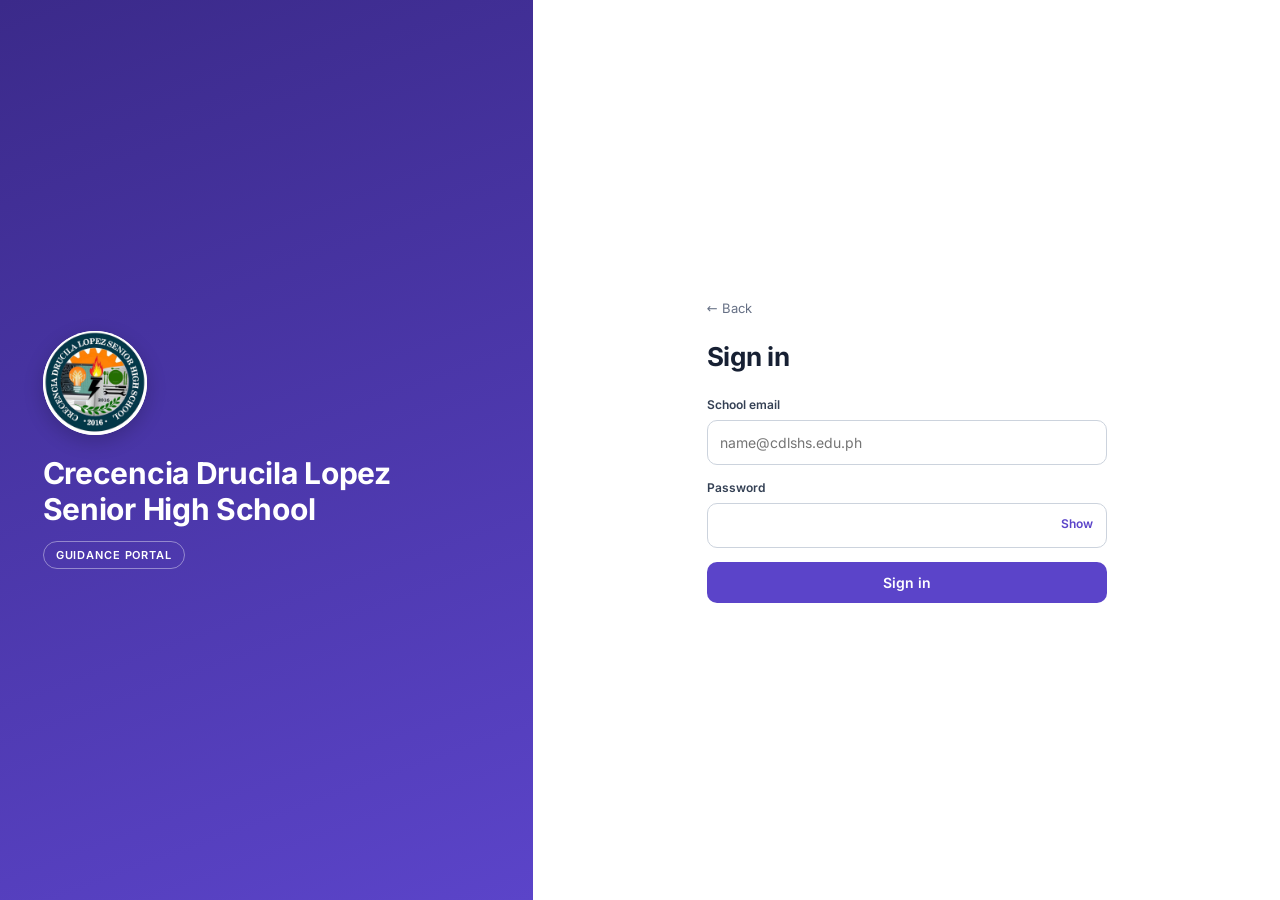
==== guidance.html @ 657589c4 "Add files via upload" ====
<!doctype html>
<html lang="en">
  <head>
    <meta charset="UTF-8" />
    <meta name="viewport" content="width=device-width,initial-scale=1" />
    <title>Guidance Portal | CDL-SHS</title>
    <link rel="icon" href="logo.png" /><link rel="stylesheet" href="styles.css" />
  </head>
  <body data-portal="guidance">
    <section id="loginPage" class="auth">
      <div class="auth-side">
        <div class="school-mark"><img src="logo.png" alt="Crecencia Drucila Lopez Senior High School logo"></div>
        <h1>Crecencia Drucila Lopez Senior High School</h1>
        <span class="auth-badge">Guidance Portal</span>
      </div>
      <div class="auth-main">
        <div class="auth-card">
          <a class="back-link" href="index.html">&larr; Back</a>
          <h2 id="authHeading">Sign in</h2>
          <form id="loginForm" novalidate>
            <div class="field">
              <label for="email">School email</label
              ><input
                id="email"
                type="email"
                placeholder="name@cdlshs.edu.ph"
                autocomplete="username"
                required
              />
            </div>
            <div class="field">
              <label for="password">Password</label>
              <div class="password-wrap">
                <input
                  id="password"
                  type="password"
                  autocomplete="current-password"
                  required
                /><button type="button" id="showPassword" class="show-pass">
                  Show
                </button>
              </div>
            </div>
            <div id="loginMessage" class="message"></div>
            <button id="loginButton" class="btn btn-primary full">
              Sign in
            </button>
          </form>
        </div>
      </div>
    </section>
    <section id="appPage" class="app hidden">
      <aside class="sidebar">
        <div class="side-brand">
          <div class="mini-mark"><img src="logo.png" alt="CDL-SHS logo"></div>
          <div><strong>CDL-SHS</strong><small>GUIDANCE PORTAL</small></div>
        </div>
        <nav class="side-nav">
          <button class="nav-btn" data-view="guidanceHome">
            <svg viewBox="0 0 24 24" aria-hidden="true">
              <path
                d="M3 11l9-8 9 8v10a1 1 0 0 1-1 1h-5v-7H9v7H4a1 1 0 0 1-1-1z"
              /></svg
            ><span>Dashboard</span></button
          ><button class="nav-btn" data-view="caseRecords">
            <svg viewBox="0 0 24 24" aria-hidden="true">
              <path
                d="M3 7a2 2 0 0 1 2-2h4l2 2h8a2 2 0 0 1 2 2v8a2 2 0 0 1-2 2H5a2 2 0 0 1-2-2z"
              /></svg
            ><span>All Cases</span></button
          ><button class="nav-btn" id="exportNav">
            <svg viewBox="0 0 24 24" aria-hidden="true">
              <path d="M12 3v12m0 0l-4-4m4 4l4-4M4 21h16" /></svg
            ><span>Export PDF</span></button
          ><button class="nav-btn" data-view="settings">
            <svg viewBox="0 0 24 24" aria-hidden="true">
              <path d="M4 6h10M18 6h2M4 12h2M10 12h10M4 18h12M20 18h0" />
              <circle cx="16" cy="6" r="2" />
              <circle cx="8" cy="12" r="2" />
              <circle cx="18" cy="18" r="2" /></svg
            ><span>Settings</span>
          </button>
        </nav>
      </aside>
      <main class="main">
        <div class="topbar">
          <div class="welcome">
            <h2 id="welcomeTitle"></h2>
            <p id="todayText"></p>
          </div>
          <div class="top-actions">
            <div class="user-chip">
              <div id="avatar" class="avatar"></div>
              <div>
                <strong id="currentUser"></strong
                ><small id="currentRole"></small>
              </div>
            </div>
            <button id="logoutBtn" class="btn btn-soft btn-sm">Sign out</button>
          </div>
        </div>
        <div id="guidanceHome" class="app-view hidden">
          <div class="banner"><h3>Guidance Dashboard</h3></div>
          <div id="guidanceStats" class="stats"></div>
          <div class="dash-grid">
            <div class="card">
              <h4>Pending Cases</h4>
              <div id="pendingQueue"></div>
            </div>
            <div class="card">
              <h4>Records by Category</h4>
              <div id="categorySummary"></div>
            </div>
          </div>
        </div>
        <div id="caseRecords" class="app-view hidden">
          <div class="view-title">
            <h3>All Cases</h3>
            <button id="exportTop" class="btn btn-primary">Export PDF</button>
          </div>
          <div class="card">
            <div class="toolbar">
              <div class="field">
                <label for="search">Search records</label
                ><input
                  id="search"
                  placeholder="Student ID, name, section, or category"
                />
              </div>
              <div class="field">
                <label for="statusFilter">Review status</label
                ><select id="statusFilter">
                  <option value="all">All statuses</option>
                  <option>Pending Review</option>
                  <option>Reviewed</option>
                </select>
              </div>
            </div>
            <div id="guidanceTable"></div>
          </div>
        </div>
        <div id="settings" class="app-view hidden">
          <div class="view-title"><h3>Settings</h3></div>
          <div class="grid-2">
            <div class="card">
              <h4>Profile</h4>
              <div class="profile-row">
                <div id="settingsAvatar" class="avatar avatar-lg"></div>
                <div>
                  <div class="form-actions" style="margin: 0">
                    <label for="avatarInput" class="btn btn-primary btn-sm"
                      >Change photo</label
                    ><input
                      id="avatarInput"
                      type="file"
                      accept="image/*"
                      class="visually-hidden"
                    /><button
                      id="removeAvatar"
                      type="button"
                      class="btn btn-soft btn-sm"
                    >
                      Remove
                    </button>
                  </div>
                  <small class="hint">A square image works best.</small>
                </div>
              </div>
              <div class="field">
                <label for="displayName">Full name</label
                ><input id="displayName" maxlength="60" />
              </div>
              <button
                id="saveName"
                type="button"
                class="btn btn-primary btn-sm"
              >
                Save name
              </button>
              <div id="profileMessage" class="message"></div>
            </div>
            <div class="card">
              <h4>Account information</h4>
              <dl id="infoList" class="info-list"></dl>
            </div>
          </div>
          <div class="card">
            <h4>Security</h4>
            <div class="field" style="max-width: 320px">
              <label for="timeoutSelect"
                >Sign out automatically after inactivity</label
              ><select id="timeoutSelect">
                <option value="5">5 minutes</option>
                <option value="10">10 minutes</option>
                <option value="15">15 minutes</option>
                <option value="30">30 minutes</option>
                <option value="60">60 minutes</option>
              </select>
            </div>
            <small class="hint"
              >Switching to another tab or app does not sign you out. Only time
              spent inactive on this page counts.</small
            >
          </div>
          <div class="card">
            <h4>Create account</h4>
            <form id="accountForm" novalidate>
              <div class="grid-2">
                <div class="field">
                  <label for="acName">Full name</label
                  ><input id="acName" maxlength="60" />
                </div>
                <div class="field">
                  <label for="acEmail">School email</label
                  ><input
                    id="acEmail"
                    type="email"
                    placeholder="name@cdlshs.edu.ph"
                  />
                </div>
                <div class="field">
                  <label for="acPassword">Temporary password</label
                  ><input
                    id="acPassword"
                    type="password"
                    autocomplete="new-password"
                  />
                </div>
                <div class="field">
                  <label for="acRole">Account type</label
                  ><select id="acRole">
                    <option value="teacher">Teacher</option>
                    <option value="guidance">Guidance Admin</option>
                  </select>
                </div>
              </div>
              <div id="accountMessage" class="message"></div>
              <button class="btn btn-primary">Create account</button>
            </form>
          </div>
          <div class="card">
            <h4>All accounts</h4>
            <div id="accountTable"></div>
          </div>
        </div>
      </main>
      <div id="idleWarn" class="idle-warn hidden" role="alert">
        <span>Signing out in <b id="idleSecs">60</b>s due to inactivity.</span
        ><button id="stayBtn" class="btn btn-primary btn-sm">
          Stay signed in
        </button>
      </div>
    </section>
    <script src="lib/jspdf.umd.min.js"></script>
    <script src="lib/jspdf.plugin.autotable.min.js"></script>
    <script src="store.js"></script>
    <script src="ui.js"></script>
    <script src="pages.js"></script>
    <script src="app.js"></script>
  </body>
</html>
---- styles.css ----
@font-face {
  font-family: "Inter";
  src: url("fonts/inter-latin-wght-normal.woff2") format("woff2");
  font-weight: 100 900;
  font-display: swap;
}
:root {
  --navy: #12345b;
  --blue: #1d5d91;
  --gold: #f2b84b;
  --bg: #f3f6fb;
  --ink: #172033;
  --muted: #667085;
  --line: #e5e9f0;
  --green: #16805a;
  --red: #b42318;
  --accent: #1d5d91;
  --accent-dark: #12345b;
}
body[data-portal="guidance"] {
  --accent: #5b44c9;
  --accent-dark: #3b2a8a;
}
* {
  box-sizing: border-box;
}
body {
  margin: 0;
  font-family: "Inter", system-ui, "Segoe UI", Arial, sans-serif;
  font-size: 14px;
  line-height: 1.5;
  background: var(--bg);
  color: var(--ink);
  -webkit-font-smoothing: antialiased;
}
h1,
h2,
h3,
h4 {
  letter-spacing: -0.01em;
}
button,
input,
select,
textarea {
  font: inherit;
}
button {
  cursor: pointer;
}
a {
  color: var(--accent);
}
.hidden {
  display: none !important;
}
.visually-hidden {
  position: absolute;
  width: 1px;
  height: 1px;
  overflow: hidden;
  clip: rect(0 0 0 0);
  white-space: nowrap;
}
.hint {
  display: block;
  color: var(--muted);
  font-size: 12px;
  margin-top: 6px;
}

/* Buttons and forms */
.btn {
  border: 0;
  border-radius: 10px;
  padding: 10px 16px;
  font-weight: 600;
  display: inline-block;
  text-align: center;
  transition:
    transform 0.15s,
    background 0.15s;
}
.btn:hover {
  transform: translateY(-1px);
}
.btn-primary {
  background: var(--accent);
  color: #fff;
}
.btn-soft {
  background: #edf2f7;
  color: var(--navy);
}
.btn-danger {
  background: #ffebe9;
  color: var(--red);
}
.btn-sm {
  padding: 7px 11px;
  font-size: 12px;
}
.full {
  width: 100%;
}
.link-btn {
  border: 0;
  background: none;
  color: var(--accent);
  font-weight: 600;
  padding: 0;
}
.field {
  margin: 14px 0;
}
.field label {
  display: block;
  font-size: 12px;
  font-weight: 600;
  margin-bottom: 6px;
  color: #344054;
}
.field input,
.field select,
.field textarea {
  width: 100%;
  border: 1px solid #ccd3dd;
  border-radius: 10px;
  padding: 11px 12px;
  background: #fff;
  color: var(--ink);
}
.field input:focus,
.field select:focus,
.field textarea:focus,
.lookup-row input:focus {
  outline: 3px solid #84caff45;
  border-color: var(--accent);
}
.password-wrap {
  position: relative;
}
.password-wrap input {
  padding-right: 64px;
}
.show-pass {
  position: absolute;
  right: 8px;
  top: 6px;
  border: 0;
  background: none;
  color: var(--accent);
  font-size: 12px;
  font-weight: 600;
  padding: 6px;
}
.message {
  display: none;
  padding: 10px 12px;
  border-radius: 9px;
  font-size: 13px;
  margin: 12px 0;
}
.message.error {
  display: block;
  background: #ffebe9;
  color: var(--red);
}
.message.success {
  display: block;
  background: #e3f8ed;
  color: var(--green);
}
.form-actions {
  display: flex;
  gap: 8px;
  margin-top: 14px;
  flex-wrap: wrap;
  align-items: center;
}

/* Portal chooser */
.chooser {
  min-height: 100vh;
  display: grid;
  place-items: center;
  padding: 24px;
  background: linear-gradient(160deg, #12345b, #1d5d91);
}
.chooser-card {
  background: #fff;
  border-radius: 20px;
  padding: 40px;
  max-width: 460px;
  width: 100%;
  text-align: center;
  box-shadow: 0 24px 60px #0003;
}
.chooser-card h1 {
  font-size: 24px;
  margin: 20px 0 4px;
}
.chooser-card p {
  margin: 0 0 26px;
  color: var(--muted);
}
.portal-links {
  display: grid;
  gap: 12px;
}
.portal-link {
  display: block;
  padding: 16px;
  border: 2px solid var(--line);
  border-radius: 14px;
  text-decoration: none;
  color: var(--ink);
  text-align: left;
  transition: 0.2s;
}
.portal-link:hover {
  border-color: #1d5d91;
  transform: translateY(-2px);
}
.portal-link.guidance:hover {
  border-color: #5b44c9;
}
.portal-link strong {
  display: block;
}
.portal-link span {
  color: var(--muted);
  font-size: 13px;
}

/* Login */
.auth {
  min-height: 100vh;
  display: grid;
  grid-template-columns: 5fr 7fr;
  background: #fff;
}
.auth-side {
  background: linear-gradient(160deg, var(--accent-dark), var(--accent));
  color: #fff;
  padding: 48px 8%;
  display: flex;
  flex-direction: column;
  justify-content: center;
  gap: 14px;
}
.auth-side h1 {
  font-size: 30px;
  line-height: 1.2;
  margin: 6px 0 0;
  max-width: 420px;
}
.auth-badge {
  align-self: flex-start;
  padding: 5px 12px;
  border: 1px solid #ffffff66;
  border-radius: 99px;
  font-size: 11px;
  font-weight: 600;
  letter-spacing: 0.08em;
  text-transform: uppercase;
}
.school-mark {
  width: 104px;
  height: 104px;
  border-radius: 50%;
  overflow: hidden;
  background: #fff;
  margin: 0 auto;
  box-shadow: 0 6px 20px #0003;
}
.auth-side .school-mark {
  margin: 0;
}
.auth-main {
  display: flex;
  align-items: center;
  justify-content: center;
  padding: 32px;
}
.auth-card {
  width: 100%;
  max-width: 400px;
}
.auth-card h2 {
  font-size: 26px;
  margin: 18px 0 20px;
}
.back-link {
  font-size: 13px;
  text-decoration: none;
  color: var(--muted);
}
.back-link:hover {
  color: var(--accent);
}
.auth-switch {
  margin-top: 20px;
  color: var(--muted);
  font-size: 13px;
}

/* App shell */
.app {
  min-height: 100vh;
  display: grid;
  grid-template-columns: 240px 1fr;
}
.sidebar {
  position: fixed;
  inset: 0 auto 0 0;
  width: 240px;
  background: var(--accent-dark);
  color: #fff;
  padding: 22px 14px;
  z-index: 20;
}
.side-brand {
  display: flex;
  gap: 12px;
  align-items: center;
  padding: 0 8px 20px;
  border-bottom: 1px solid #ffffff22;
}
.mini-mark {
  min-width: 46px;
  height: 46px;
  border-radius: 50%;
  overflow: hidden;
  background: #fff;
}
.school-mark img,
.mini-mark img {
  display: block;
  width: 100%;
  height: 100%;
  object-fit: cover;
}
.side-brand strong,
.side-brand small {
  display: block;
}
.side-brand small {
  font-size: 10px;
  letter-spacing: 0.06em;
  color: #ffffffb3;
}
.side-nav {
  margin-top: 16px;
  display: flex;
  flex-direction: column;
  gap: 3px;
}
.nav-btn {
  display: flex;
  align-items: center;
  gap: 12px;
  width: 100%;
  border: 0;
  background: none;
  color: #ffffffcc;
  text-align: left;
  padding: 11px 12px;
  border-radius: 9px;
  font-weight: 500;
}
.nav-btn svg {
  width: 18px;
  height: 18px;
  flex: none;
  fill: none;
  stroke: currentColor;
  stroke-width: 2;
  stroke-linecap: round;
  stroke-linejoin: round;
}
.nav-btn:hover,
.nav-btn.active {
  background: #ffffff1f;
  color: #fff;
}
.main {
  grid-column: 2;
  padding: 0 30px 45px;
  min-width: 0;
}
.topbar {
  min-height: 76px;
  display: flex;
  align-items: center;
  justify-content: space-between;
  gap: 12px;
  border-bottom: 1px solid var(--line);
  margin-bottom: 24px;
}
.welcome h2 {
  margin: 0;
  font-size: 20px;
}
.welcome p {
  margin: 2px 0 0;
  color: var(--muted);
  font-size: 12px;
}
.top-actions {
  display: flex;
  align-items: center;
  gap: 10px;
}
.user-chip {
  display: flex;
  align-items: center;
  gap: 10px;
  background: #fff;
  padding: 7px 12px;
  border: 1px solid var(--line);
  border-radius: 12px;
}
.user-chip strong,
.user-chip small {
  display: block;
  line-height: 1.3;
}
.user-chip small {
  color: var(--muted);
  font-size: 11px;
}
.avatar {
  width: 36px;
  height: 36px;
  flex: none;
  border-radius: 50%;
  display: grid;
  place-items: center;
  background: var(--accent) center/cover no-repeat;
  color: #fff;
  font-weight: 700;
  font-size: 13px;
}
.avatar-lg {
  width: 84px;
  height: 84px;
  font-size: 26px;
}
.view-title {
  display: flex;
  justify-content: space-between;
  gap: 16px;
  align-items: center;
  margin-bottom: 18px;
}
.view-title h3 {
  margin: 0;
  color: var(--accent-dark);
  font-size: 24px;
}
.app-view:not(.hidden) {
  animation: viewIn 0.35s ease;
}
@keyframes viewIn {
  from {
    opacity: 0;
    transform: translateY(10px);
  }
  to {
    opacity: 1;
    transform: none;
  }
}

/* Content */
.banner {
  background: linear-gradient(120deg, var(--accent-dark), var(--accent));
  color: #fff;
  border-radius: 16px;
  padding: 22px 24px;
  margin-bottom: 20px;
}
.banner h3 {
  margin: 0;
  font-size: 20px;
}
.stats {
  display: grid;
  grid-template-columns: repeat(4, 1fr);
  gap: 14px;
  margin-bottom: 20px;
}
.stat {
  background: #fff;
  border: 1px solid var(--line);
  border-radius: 14px;
  padding: 18px;
}
.stat span {
  color: var(--muted);
  font-size: 12px;
}
.stat strong {
  display: block;
  font-size: 28px;
  color: var(--accent-dark);
  margin-top: 6px;
}
.card {
  background: #fff;
  border: 1px solid var(--line);
  border-radius: 15px;
  padding: 20px;
  margin-bottom: 18px;
}
.card h4 {
  color: var(--accent-dark);
  margin: 0 0 14px;
  font-size: 16px;
}
.grid-2 {
  display: grid;
  grid-template-columns: 1fr 1fr;
  gap: 14px;
}
.grid-3 {
  display: grid;
  grid-template-columns: repeat(3, 1fr);
  gap: 14px;
}
.toolbar {
  display: flex;
  gap: 10px;
  flex-wrap: wrap;
  margin-bottom: 12px;
}
.toolbar .field {
  margin: 0;
  min-width: 160px;
  flex: 1;
}
.privacy {
  background: #eef6fc;
  border-left: 4px solid var(--accent);
  padding: 10px 12px;
  border-radius: 8px;
  color: #38556e;
  font-size: 12px;
  margin-bottom: 14px;
}
.lookup-row {
  display: flex;
  gap: 9px;
}
.lookup-row input {
  flex: 1;
  border: 1px solid #c8d2df;
  border-radius: 10px;
  padding: 11px 12px;
}
.lookup-result {
  display: none;
  margin-top: 14px;
  border-radius: 12px;
  padding: 14px;
}
.lookup-result.found {
  display: block;
  background: #e8f8f0;
  border: 1px solid #a9e5ca;
  color: #125f43;
}
.lookup-result.none {
  display: block;
  background: #fff5e5;
  border: 1px solid #f3d397;
  color: #795414;
}
.record-chips {
  display: flex;
  gap: 7px;
  flex-wrap: wrap;
  margin-top: 9px;
}
.record-chip {
  background: #fff;
  border: 1px solid currentColor;
  border-radius: 99px;
  padding: 4px 9px;
  font-size: 11px;
}
.table-wrap {
  overflow: auto;
}
table {
  border-collapse: collapse;
  width: 100%;
  font-size: 12px;
}
th {
  background: #f7f9fc;
  color: #475467;
  text-transform: uppercase;
  font-size: 10px;
  letter-spacing: 0.04em;
}
th,
td {
  padding: 11px;
  border-bottom: 1px solid var(--line);
  text-align: left;
  vertical-align: top;
}
td {
  white-space: pre-wrap;
  overflow-wrap: break-word;
  min-width: 90px;
}
td[data-label="Date"],
td[data-label="Status"],
td[data-label="Controls"] {
  white-space: nowrap;
  min-width: 0;
}
td[data-label="Observation"] {
  min-width: 180px;
}
.actions .btn {
  white-space: nowrap;
  word-break: normal;
}
.dash-grid {
  display: grid;
  grid-template-columns: minmax(0, 2fr) minmax(0, 1fr);
  gap: 14px;
  align-items: start;
}
@media (max-width: 1100px) {
  .dash-grid {
    grid-template-columns: minmax(0, 1fr);
  }
}
.badge {
  display: inline-block;
  border-radius: 99px;
  padding: 4px 9px;
  font-weight: 600;
  white-space: nowrap;
}
.pending {
  background: #fff2cd;
  color: #865d00;
}
.reviewed {
  background: #ddf7e9;
  color: #16704f;
}
.active-b {
  background: #ddf7e9;
  color: #16704f;
}
.inactive-b {
  background: #ffebe9;
  color: var(--red);
}
.actions {
  display: flex;
  gap: 5px;
}
.empty {
  text-align: center;
  padding: 32px;
  color: var(--muted);
}
.summary-row {
  display: flex;
  justify-content: space-between;
  padding: 11px 0;
  border-bottom: 1px solid var(--line);
}
.profile-row {
  display: flex;
  gap: 18px;
  align-items: center;
  margin-bottom: 8px;
}
.info-list {
  margin: 0;
}
.info-list div {
  display: flex;
  justify-content: space-between;
  gap: 16px;
  padding: 10px 0;
  border-bottom: 1px solid var(--line);
}
.info-list dt {
  color: var(--muted);
}
.info-list dd {
  margin: 0;
  font-weight: 600;
  text-align: right;
  word-break: break-word;
}
.idle-warn {
  position: fixed;
  left: 50%;
  bottom: 24px;
  transform: translateX(-50%);
  z-index: 50;
  background: #172033;
  color: #fff;
  padding: 14px 18px;
  border-radius: 12px;
  display: flex;
  gap: 16px;
  align-items: center;
  box-shadow: 0 12px 30px #0005;
  max-width: calc(100% - 24px);
}

/* Tablet and mobile */
@media (max-width: 900px) {
  .stats {
    grid-template-columns: 1fr 1fr;
  }
  .grid-3 {
    grid-template-columns: 1fr 1fr;
  }
}
@media (max-width: 800px) {
  .auth {
    grid-template-columns: 1fr;
  }
  .auth-side {
    padding: 28px 24px;
    gap: 10px;
  }
  .auth-side h1 {
    font-size: 22px;
  }
  .auth-main {
    padding: 24px 20px;
    align-items: flex-start;
  }
  .app {
    display: block;
  }
  .sidebar {
    inset: auto 0 0 0;
    width: 100%;
    height: 64px;
    padding: 0 4px;
    box-shadow: 0 -4px 16px #0003;
  }
  .side-brand {
    display: none;
  }
  .side-nav {
    margin: 0;
    height: 100%;
    flex-direction: row;
    gap: 0;
  }
  .nav-btn {
    flex: 1;
    flex-direction: column;
    justify-content: center;
    gap: 3px;
    padding: 6px 2px;
    font-size: 10px;
    text-align: center;
  }
  .main {
    padding: 0 14px 90px;
  }
  .topbar {
    min-height: 64px;
  }
  .welcome p,
  .user-chip > div:last-child {
    display: none;
  }
  .user-chip {
    padding: 4px;
  }
  .idle-warn {
    bottom: 76px;
  }
}
@media (max-width: 600px) {
  .grid-2,
  .grid-3,
  .stats {
    grid-template-columns: 1fr;
  }
  .view-title {
    flex-direction: column;
    align-items: flex-start;
  }
  .lookup-row {
    flex-direction: column;
  }
  .profile-row {
    flex-direction: column;
    align-items: flex-start;
  }
  .table-wrap thead {
    display: none;
  }
  .table-wrap table,
  .table-wrap tbody,
  .table-wrap tr,
  .table-wrap td {
    display: block;
    width: 100%;
  }
  .table-wrap tr {
    border: 1px solid var(--line);
    border-radius: 12px;
    margin-bottom: 10px;
    padding: 6px 12px;
  }
  .table-wrap td {
    display: flex;
    justify-content: space-between;
    gap: 14px;
    border: 0;
    padding: 7px 0;
    text-align: right;
  }
  .table-wrap td:before {
    content: attr(data-label);
    color: var(--muted);
    font-weight: 600;
    text-align: left;
    flex: none;
  }
}
@media (prefers-reduced-motion: reduce) {
  * {
    animation: none !important;
    transition: none !important;
  }
}
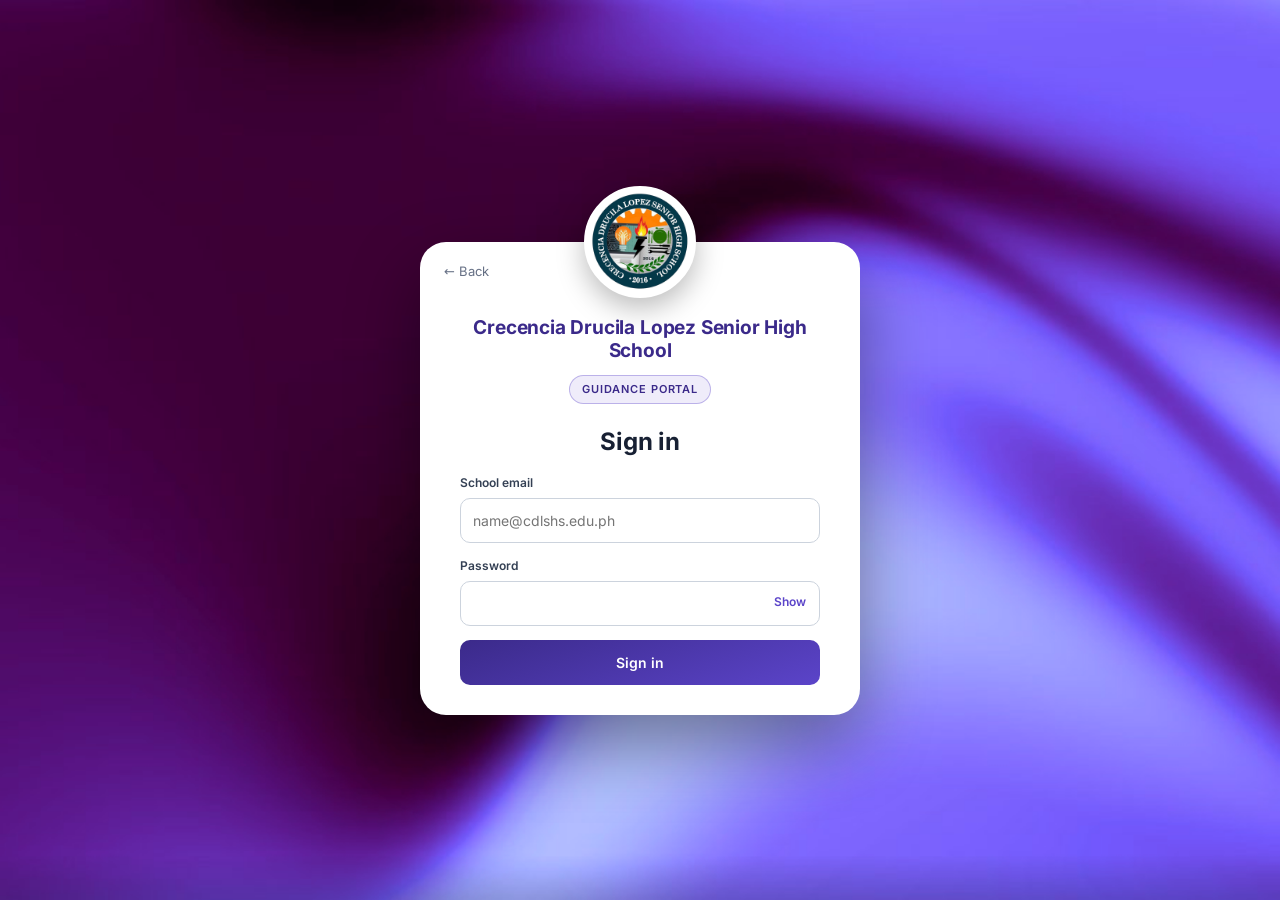
==== commit d9cd1240: "Add files via upload" ====
--- a/guidance.html
+++ b/guidance.html
@@ -7,16 +7,13 @@
     <link rel="icon" href="logo.png" /><link rel="stylesheet" href="styles.css" />
   </head>
   <body data-portal="guidance">
-    <section id="loginPage" class="auth">
-      <div class="auth-side">
+    <section id="loginPage" class="auth auth-center">
+      <div class="auth-card">
+        <a class="back-link" href="index.html">&larr; Back</a>
         <div class="school-mark"><img src="logo.png" alt="Crecencia Drucila Lopez Senior High School logo"></div>
-        <h1>Crecencia Drucila Lopez Senior High School</h1>
+        <h1 class="auth-school">Crecencia Drucila Lopez Senior High School</h1>
         <span class="auth-badge">Guidance Portal</span>
-      </div>
-      <div class="auth-main">
-        <div class="auth-card">
-          <a class="back-link" href="index.html">&larr; Back</a>
-          <h2 id="authHeading">Sign in</h2>
+        <h2 id="authHeading">Sign in</h2>
           <form id="loginForm" novalidate>
             <div class="field">
               <label for="email">School email</label
@@ -47,7 +44,6 @@
             </button>
           </form>
         </div>
-      </div>
     </section>
     <section id="appPage" class="app hidden">
       <aside class="sidebar">
@@ -124,7 +120,7 @@
                 <label for="search">Search records</label
                 ><input
                   id="search"
-                  placeholder="Student ID, name, section, or category"
+                  placeholder="LRN, name, section, or category"
                 />
               </div>
               <div class="field">
--- a/styles.css
+++ b/styles.css
@@ -184,53 +184,126 @@
   min-height: 100vh;
   display: grid;
   place-items: center;
-  padding: 24px;
-  background: linear-gradient(160deg, #12345b, #1d5d91);
+  padding: 90px 24px 40px;
+  background:
+    radial-gradient(circle at 15% 20%, #3b82c455, transparent 45%),
+    radial-gradient(circle at 85% 80%, #5b44c955, transparent 45%),
+    linear-gradient(160deg, #0f2c4d, #1d5d91);
+  overflow: hidden;
 }
 .chooser-card {
+  position: relative;
   background: #fff;
-  border-radius: 20px;
-  padding: 40px;
-  max-width: 460px;
+  border-radius: 26px;
+  padding: 74px 40px 40px;
+  max-width: 640px;
   width: 100%;
   text-align: center;
-  box-shadow: 0 24px 60px #0003;
+  box-shadow: 0 30px 70px #0006;
 }
 .chooser-card h1 {
-  font-size: 24px;
-  margin: 20px 0 4px;
-}
-.chooser-card p {
-  margin: 0 0 26px;
+  font-size: 26px;
+  margin: 0 0 4px;
+  color: var(--navy);
+}
+.chooser-card > p {
+  margin: 0 0 28px;
   color: var(--muted);
 }
 .portal-links {
   display: grid;
-  gap: 12px;
+  grid-template-columns: 1fr 1fr;
+  gap: 18px;
 }
 .portal-link {
-  display: block;
-  padding: 16px;
+  --pc: #1d5d91;
+  --pc2: #12345b;
+  display: flex;
+  flex-direction: column;
+  align-items: center;
+  gap: 4px;
+  padding: 28px 18px 22px;
   border: 2px solid var(--line);
-  border-radius: 14px;
+  border-radius: 20px;
   text-decoration: none;
   color: var(--ink);
-  text-align: left;
+  background: linear-gradient(180deg, #fff, #f7f9fc);
+  transition:
+    transform 0.2s,
+    box-shadow 0.2s,
+    border-color 0.2s,
+    background 0.2s,
+    color 0.2s;
+}
+.portal-link.guidance {
+  --pc: #5b44c9;
+  --pc2: #3b2a8a;
+}
+.portal-link:hover,
+.portal-link:focus-visible {
+  transform: translateY(-5px);
+  border-color: transparent;
+  background: linear-gradient(160deg, var(--pc2), var(--pc));
+  color: #fff;
+  box-shadow: 0 18px 36px color-mix(in srgb, var(--pc) 45%, transparent);
+  outline: none;
+}
+.pl-icon {
+  width: 60px;
+  height: 60px;
+  border-radius: 18px;
+  display: grid;
+  place-items: center;
+  margin-bottom: 10px;
+  background: color-mix(in srgb, var(--pc) 12%, #fff);
+  color: var(--pc);
   transition: 0.2s;
 }
-.portal-link:hover {
-  border-color: #1d5d91;
-  transform: translateY(-2px);
-}
-.portal-link.guidance:hover {
-  border-color: #5b44c9;
+.pl-icon svg {
+  width: 28px;
+  height: 28px;
+  fill: none;
+  stroke: currentColor;
+  stroke-width: 2;
+  stroke-linecap: round;
+  stroke-linejoin: round;
+}
+.portal-link:hover .pl-icon,
+.portal-link:focus-visible .pl-icon {
+  background: #ffffff2b;
+  color: #fff;
 }
 .portal-link strong {
-  display: block;
-}
-.portal-link span {
+  font-size: 17px;
+}
+.pl-sub {
   color: var(--muted);
   font-size: 13px;
+  transition: color 0.2s;
+}
+.pl-go {
+  margin-top: 14px;
+  font-size: 12px;
+  font-weight: 700;
+  color: var(--pc);
+  transition: color 0.2s;
+}
+.portal-link:hover .pl-sub,
+.portal-link:hover .pl-go,
+.portal-link:focus-visible .pl-sub,
+.portal-link:focus-visible .pl-go {
+  color: #ffffffdd;
+}
+.chooser-card .school-mark,
+.auth-center .school-mark {
+  position: absolute;
+  top: -56px;
+  left: 50%;
+  transform: translateX(-50%);
+  width: 112px;
+  height: 112px;
+  border: 6px solid #fff;
+  box-shadow: 0 10px 28px #0004;
 }
 
 /* Login */
@@ -845,3 +918,129 @@
     transition: none !important;
   }
 }
+
+/* form sections + See more */
+.form-section {
+  margin: 18px 0 10px;
+  font-size: 0.95rem;
+  color: var(--primary, #3b2a8a);
+  border-bottom: 1px solid rgba(0, 0, 0, 0.08);
+  padding-bottom: 6px;
+}
+.form-section:first-child {
+  margin-top: 0;
+}
+.field .hint {
+  display: block;
+  margin: 0 0 6px;
+}
+.see-more {
+  background: none;
+  border: 0;
+  padding: 0;
+  color: #3b2a8a;
+  font-weight: 600;
+  font-size: inherit;
+  cursor: pointer;
+  text-decoration: underline;
+}
+.more-full {
+  white-space: pre-wrap;
+}
+
+/* Centered sign-in */
+.auth.auth-center {
+  display: grid;
+  grid-template-columns: minmax(0, 1fr);
+  place-items: center;
+  padding: 96px 20px 40px;
+  background:
+    radial-gradient(circle at 12% 18%, color-mix(in srgb, var(--accent) 55%, transparent), transparent 45%),
+    radial-gradient(circle at 88% 85%, color-mix(in srgb, var(--accent-dark) 70%, transparent), transparent 50%),
+    linear-gradient(160deg, var(--accent-dark), var(--accent));
+  overflow: hidden;
+}
+.auth-center .auth-card {
+  position: relative;
+  max-width: 440px;
+  background: #fff;
+  border-radius: 26px;
+  width: 100%;
+  margin: 0 auto;
+  padding: 74px 40px 30px;
+  box-shadow: 0 30px 70px #0006;
+  text-align: center;
+}
+.auth-center .back-link {
+  position: absolute;
+  top: 20px;
+  left: 24px;
+}
+.auth-center .auth-school {
+  font-size: 19px;
+  line-height: 1.25;
+  margin: 0 0 12px;
+  color: var(--accent-dark);
+}
+.auth-center .auth-badge {
+  display: inline-block;
+  border-color: color-mix(in srgb, var(--accent) 35%, transparent);
+  background: color-mix(in srgb, var(--accent) 10%, #fff);
+  color: var(--accent-dark);
+}
+.auth-center .auth-card h2 {
+  margin: 20px 0 6px;
+  font-size: 24px;
+}
+.auth-center form {
+  text-align: left;
+}
+.auth-center .auth-switch {
+  text-align: center;
+}
+.auth-center .btn-primary {
+  background: linear-gradient(160deg, var(--accent-dark), var(--accent));
+  padding: 12px 16px;
+}
+@media (max-width: 600px) {
+  .portal-links {
+    grid-template-columns: 1fr;
+  }
+  .chooser-card,
+  .auth-center .auth-card {
+    padding-left: 22px;
+    padding-right: 22px;
+  }
+}
+
+/* Background image */
+.chooser,
+.auth.auth-center {
+  position: relative;
+  isolation: isolate;
+  background: #0a2a5e;
+}
+.chooser::before,
+.auth.auth-center::before {
+  content: "";
+  position: absolute;
+  inset: 0;
+  z-index: -2;
+  pointer-events: none;
+  background: url("bg.jpg") center / cover no-repeat;
+  filter: none;
+  animation: none;
+  opacity: 1;
+}
+/* Guidance portal: same picture shifted to purple */
+body[data-portal="guidance"] .auth.auth-center::before {
+  filter: hue-rotate(55deg) saturate(1.1);
+}
+.chooser::after,
+.auth.auth-center::after {
+  display: none;
+}
+.chooser-card,
+.auth-center .auth-card {
+  z-index: 1;
+}
